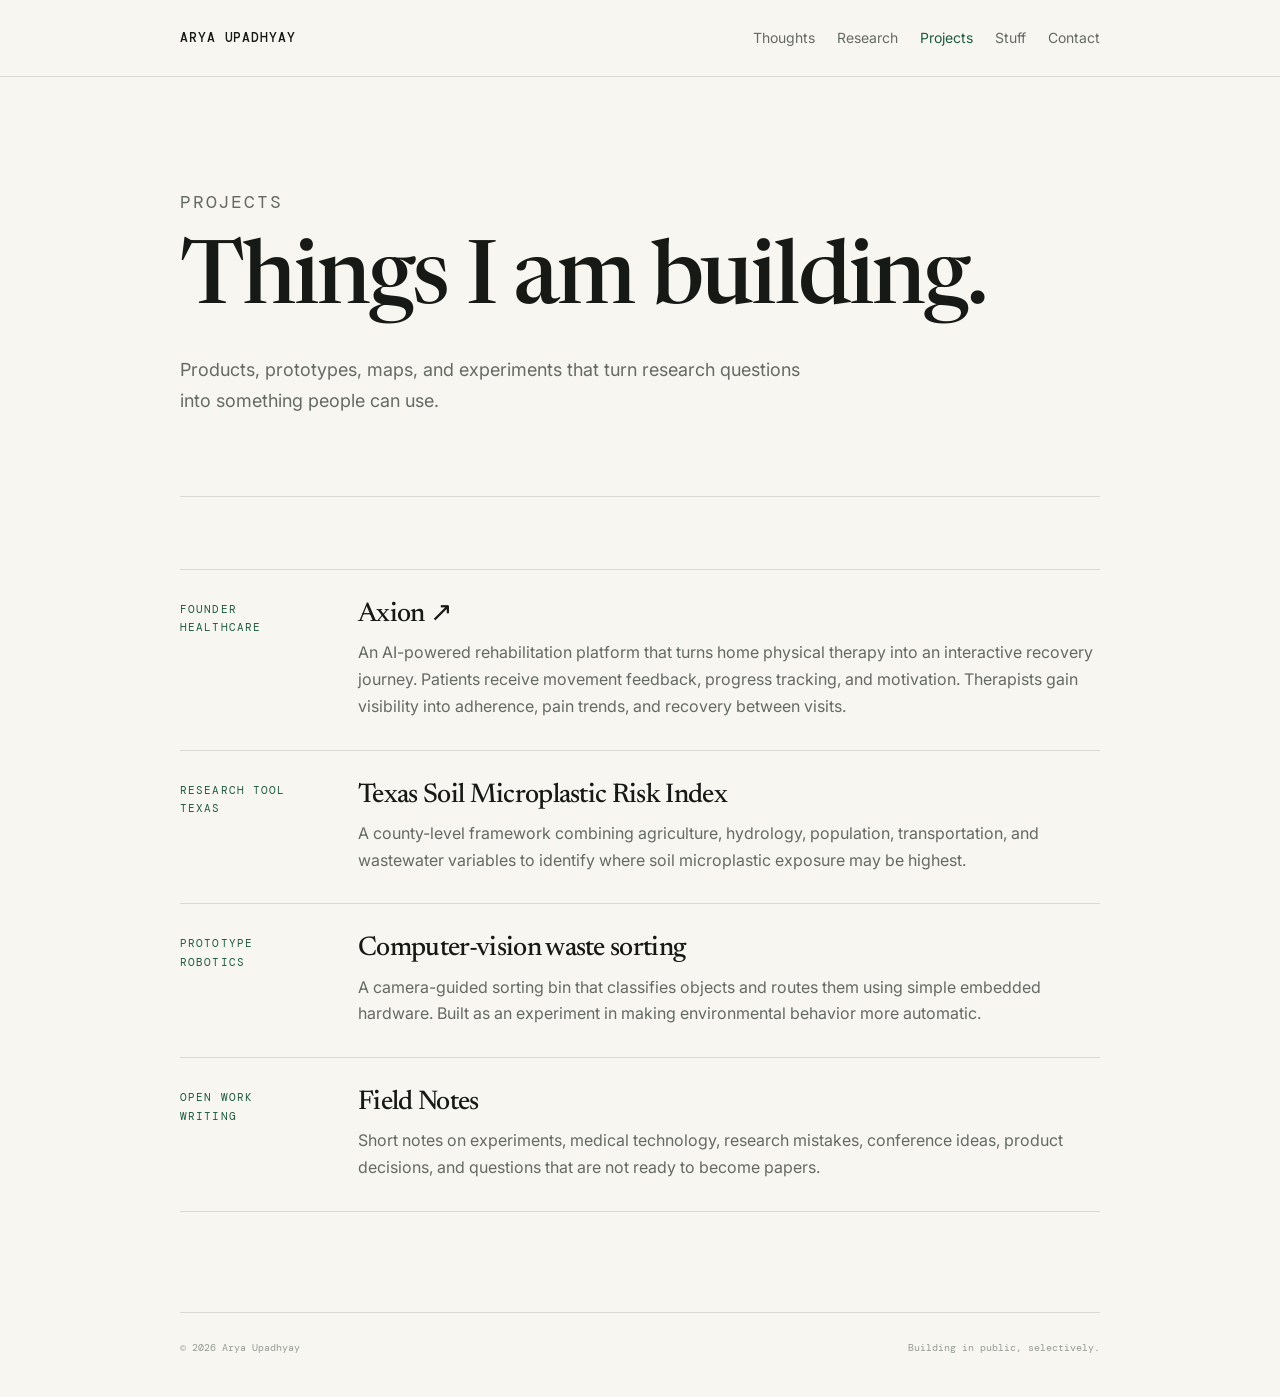
==== projects.html @ 509c6a60 "Add files via upload" ====
<!doctype html><html lang="en"><head><meta charset="utf-8"><meta name="viewport" content="width=device-width,initial-scale=1"><title>Projects | Arya Upadhyay</title><link rel="stylesheet" href="style.css"></head><body><nav class="site-nav"><div class="shell nav-inner"><a class="wordmark" href="index.html">Arya Upadhyay</a><div class="nav-links"><a href="thoughts.html">Thoughts</a><a href="research.html">Research</a><a class="active" href="projects.html">Projects</a><a href="stuff.html">Stuff</a><a href="contact.html">Contact</a></div></div></nav><main class="shell"><header class="page-head"><p class="eyebrow">Projects</p><h1>Things I am building.</h1><p>Products, prototypes, maps, and experiments that turn research questions into something people can use.</p></header><section class="content"><div class="list"><article class="item"><div class="meta">Founder<br>Healthcare</div><div><h3 class="item-title"><a href="#">Axion ↗</a></h3><p class="item-copy">An AI-powered rehabilitation platform that turns home physical therapy into an interactive recovery journey. Patients receive movement feedback, progress tracking, and motivation. Therapists gain visibility into adherence, pain trends, and recovery between visits.</p></div></article><article class="item"><div class="meta">Research tool<br>Texas</div><div><h3>Texas Soil Microplastic Risk Index</h3><p class="item-copy">A county-level framework combining agriculture, hydrology, population, transportation, and wastewater variables to identify where soil microplastic exposure may be highest.</p></div></article><article class="item"><div class="meta">Prototype<br>Robotics</div><div><h3>Computer-vision waste sorting</h3><p class="item-copy">A camera-guided sorting bin that classifies objects and routes them using simple embedded hardware. Built as an experiment in making environmental behavior more automatic.</p></div></article><article class="item"><div class="meta">Open work<br>Writing</div><div><h3>Field Notes</h3><p class="item-copy">Short notes on experiments, medical technology, research mistakes, conference ideas, product decisions, and questions that are not ready to become papers.</p></div></article></div></section></main><footer class="shell"><span>© <span data-year></span> Arya Upadhyay</span><span>Building in public, selectively.</span></footer><script src="script.js"></script></body></html>
---- style.css ----
@import url('https://fonts.googleapis.com/css2?family=DM+Mono:wght@400;500&family=Inter:wght@400;500;600&family=Newsreader:opsz,wght@6..72,400;6..72,500;6..72,600&display=swap');
:root{--paper:#f7f6f1;--ink:#171916;--muted:#656a64;--faint:#969b95;--line:rgba(23,25,22,.13);--green:#1f5a40;--soft:#dfeae2;--dark:#173d2c;--max:920px}*{box-sizing:border-box}html{scroll-behavior:smooth}body{margin:0;background:var(--paper);color:var(--ink);font-family:Inter,sans-serif;font-size:16px;line-height:1.68;-webkit-font-smoothing:antialiased}a{color:inherit}::selection{background:var(--soft)}.shell{width:min(calc(100% - 40px),var(--max));margin:auto}.site-nav{border-bottom:1px solid var(--line)}.nav-inner{min-height:76px;display:flex;align-items:center;justify-content:space-between;gap:24px}.wordmark{font-family:'DM Mono',monospace;font-size:13px;font-weight:500;letter-spacing:.07em;text-transform:uppercase;text-decoration:none}.nav-links{display:flex;gap:22px;flex-wrap:wrap;justify-content:flex-end}.nav-links a{text-decoration:none;color:var(--muted);font-size:14px}.nav-links a:hover,.nav-links a.active{color:var(--green)}main{min-height:calc(100vh - 160px)}.hero{padding:104px 0 92px;display:grid;grid-template-columns:1fr 210px;gap:80px}.eyebrow,.section-label,.meta{font-family:'DM Mono',monospace;text-transform:uppercase;letter-spacing:.1em;font-size:11px;color:var(--green)}h1,h2,h3{font-family:Newsreader,serif;letter-spacing:-.025em;font-weight:500;line-height:1.08;margin-top:0}h1{font-size:clamp(54px,9vw,88px);margin-bottom:25px}h2{font-size:clamp(38px,6vw,58px);margin-bottom:28px}h3{font-size:27px;margin-bottom:10px}.lead{font-family:Newsreader,serif;font-size:clamp(25px,3vw,33px);line-height:1.34;color:#30342f;margin:0 0 22px;max-width:700px}.copy{color:var(--muted);font-size:17px;max-width:700px}.copy strong{color:var(--ink);font-weight:500}.side-note{border-top:1px solid var(--line);padding-top:17px;font-family:'DM Mono',monospace;color:var(--muted);font-size:11px;line-height:1.85}.side-note b{display:block;color:var(--green);text-transform:uppercase;letter-spacing:.08em;margin-bottom:4px}.links{display:flex;flex-wrap:wrap;gap:10px;margin-top:29px}.pill{border:1px solid var(--line);border-radius:999px;padding:7px 11px;text-decoration:none;color:var(--muted);font-family:'DM Mono',monospace;font-size:11px;transition:.18s}.pill:hover{border-color:var(--green);color:var(--green);transform:translateY(-1px)}.page-head{padding:92px 0 62px;border-bottom:1px solid var(--line)}.page-head p{max-width:650px;color:var(--muted);font-size:18px}.content{padding:72px 0 100px}.prose{max-width:720px;font-size:17px;color:#343833}.prose p{margin:0 0 24px}.quote{font-family:Newsreader,serif;font-size:30px;line-height:1.35;color:var(--green);border-left:2px solid var(--green);padding-left:24px;margin:45px 0}.list{border-top:1px solid var(--line)}.item{display:grid;grid-template-columns:140px 1fr;gap:38px;padding:30px 0;border-bottom:1px solid var(--line)}.item-title a{text-decoration:none}.item-title a:hover{color:var(--green)}.item-copy{color:var(--muted);margin:0}.tags{display:flex;gap:7px;flex-wrap:wrap;margin-top:15px}.tag{font-family:'DM Mono',monospace;font-size:10px;padding:4px 7px;border:1px solid var(--line);border-radius:3px;color:var(--muted)}.cards{display:grid;grid-template-columns:repeat(2,1fr);border-top:1px solid var(--line);border-left:1px solid var(--line)}.card{min-height:220px;padding:28px;border-right:1px solid var(--line);border-bottom:1px solid var(--line);display:flex;flex-direction:column;justify-content:space-between;text-decoration:none;transition:.18s}.card:hover{background:rgba(31,90,64,.04)}.card p{color:var(--muted);margin:0}.card .meta{color:var(--faint)}.stuff-intro{max-width:670px;color:var(--muted);font-size:17px;margin-bottom:60px}.stuff-section{margin:0 0 65px}.stuff-section h2{font-size:36px;margin-bottom:14px}.stuff-row{display:grid;grid-template-columns:220px 1fr;gap:32px;padding:17px 0;border-bottom:1px solid var(--line)}.stuff-name{font-weight:600}.stuff-copy{color:var(--muted)}.beliefs{display:grid;grid-template-columns:repeat(2,1fr);border-top:1px solid var(--line);border-left:1px solid var(--line)}.belief{padding:19px;border-right:1px solid var(--line);border-bottom:1px solid var(--line);color:#3e433e}.contact-box{background:var(--dark);color:#fff;padding:58px;margin:80px 0}.contact-box h1{font-size:58px}.contact-box p{max-width:650px;color:rgba(255,255,255,.68);font-size:18px}.contact-links{display:flex;gap:22px;flex-wrap:wrap;margin-top:30px}.contact-links a{color:#b8dfc5}.contact-links a:hover{color:#fff}footer{border-top:1px solid var(--line);padding:27px 0 40px;color:var(--faint);font-family:'DM Mono',monospace;font-size:10px;display:flex;justify-content:space-between;gap:20px}.empty-note{padding:22px 0;color:var(--muted);border-bottom:1px solid var(--line)}@media(max-width:760px){.nav-inner{align-items:flex-start;flex-direction:column;padding:20px 0}.nav-links{gap:14px}.hero{grid-template-columns:1fr;gap:38px;padding:72px 0}.page-head{padding:66px 0 48px}.item{grid-template-columns:1fr;gap:8px}.cards,.beliefs{grid-template-columns:1fr}.stuff-row{grid-template-columns:1fr;gap:4px}.contact-box{padding:38px 25px;margin:55px 0}.contact-box h1{font-size:46px}footer{flex-direction:column}}
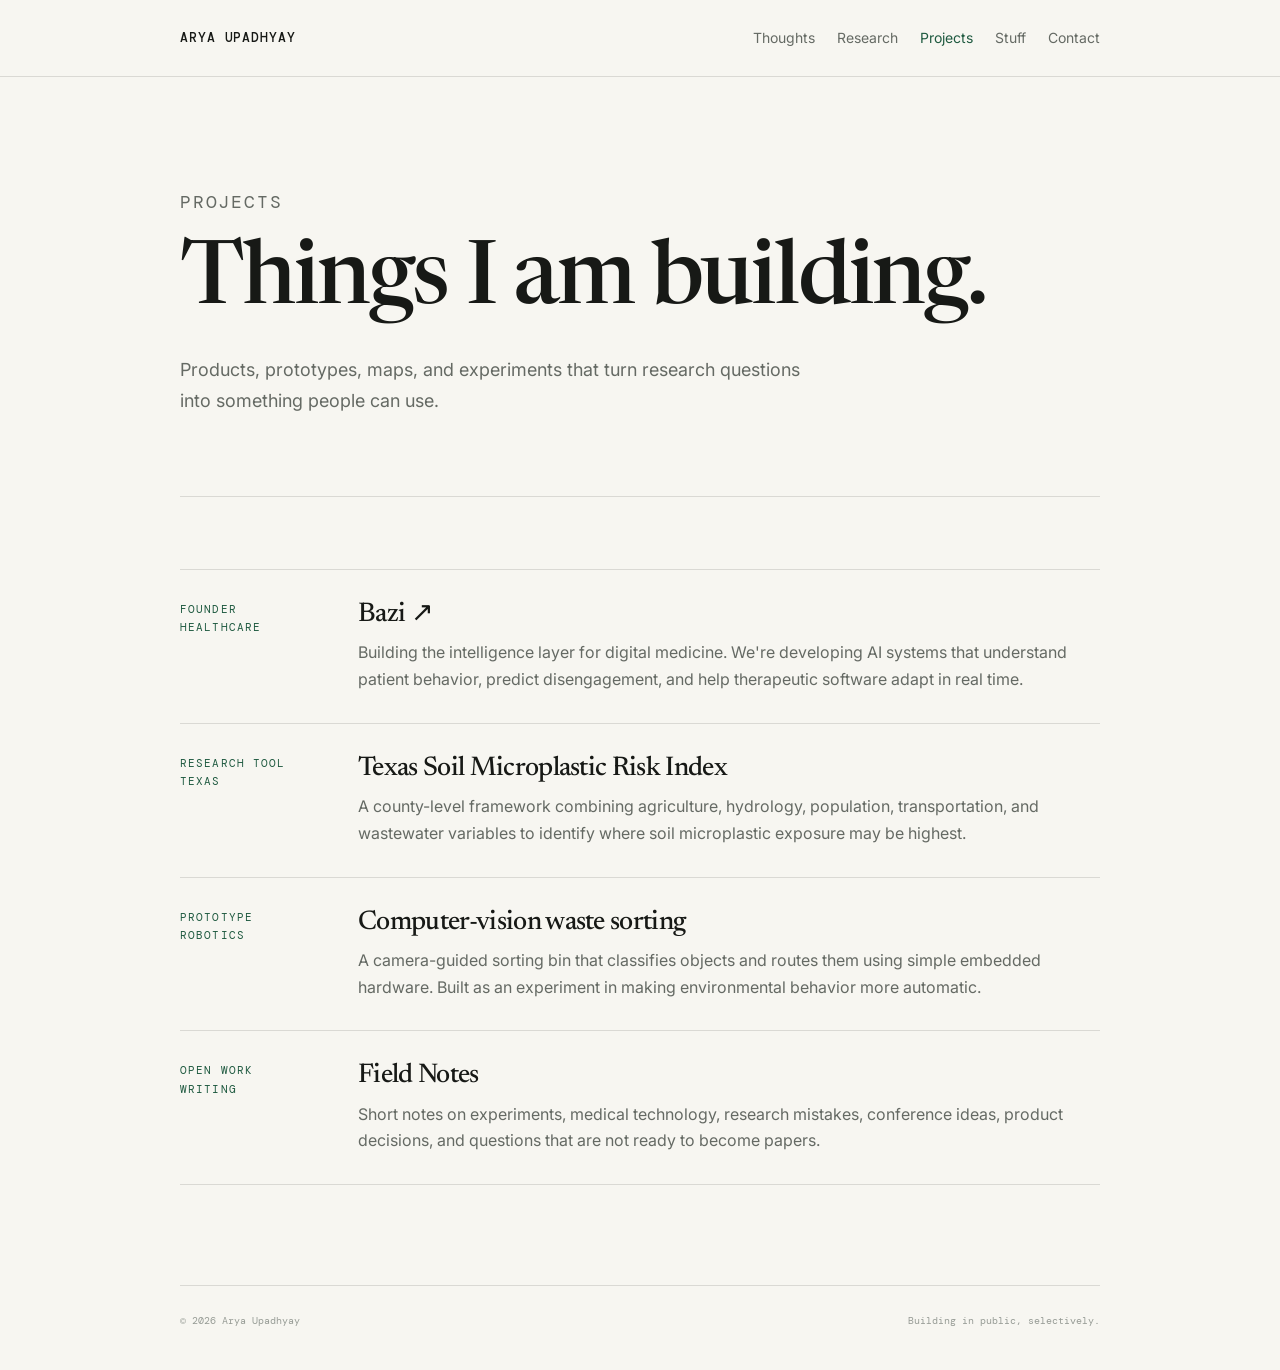
==== commit 1c15cce3: "Update projects.html" ====
--- a/projects.html
+++ b/projects.html
@@ -1 +1 @@
-<!doctype html><html lang="en"><head><meta charset="utf-8"><meta name="viewport" content="width=device-width,initial-scale=1"><title>Projects | Arya Upadhyay</title><link rel="stylesheet" href="style.css"></head><body><nav class="site-nav"><div class="shell nav-inner"><a class="wordmark" href="index.html">Arya Upadhyay</a><div class="nav-links"><a href="thoughts.html">Thoughts</a><a href="research.html">Research</a><a class="active" href="projects.html">Projects</a><a href="stuff.html">Stuff</a><a href="contact.html">Contact</a></div></div></nav><main class="shell"><header class="page-head"><p class="eyebrow">Projects</p><h1>Things I am building.</h1><p>Products, prototypes, maps, and experiments that turn research questions into something people can use.</p></header><section class="content"><div class="list"><article class="item"><div class="meta">Founder<br>Healthcare</div><div><h3 class="item-title"><a href="#">Axion ↗</a></h3><p class="item-copy">An AI-powered rehabilitation platform that turns home physical therapy into an interactive recovery journey. Patients receive movement feedback, progress tracking, and motivation. Therapists gain visibility into adherence, pain trends, and recovery between visits.</p></div></article><article class="item"><div class="meta">Research tool<br>Texas</div><div><h3>Texas Soil Microplastic Risk Index</h3><p class="item-copy">A county-level framework combining agriculture, hydrology, population, transportation, and wastewater variables to identify where soil microplastic exposure may be highest.</p></div></article><article class="item"><div class="meta">Prototype<br>Robotics</div><div><h3>Computer-vision waste sorting</h3><p class="item-copy">A camera-guided sorting bin that classifies objects and routes them using simple embedded hardware. Built as an experiment in making environmental behavior more automatic.</p></div></article><article class="item"><div class="meta">Open work<br>Writing</div><div><h3>Field Notes</h3><p class="item-copy">Short notes on experiments, medical technology, research mistakes, conference ideas, product decisions, and questions that are not ready to become papers.</p></div></article></div></section></main><footer class="shell"><span>© <span data-year></span> Arya Upadhyay</span><span>Building in public, selectively.</span></footer><script src="script.js"></script></body></html>
+<!doctype html><html lang="en"><head><meta charset="utf-8"><meta name="viewport" content="width=device-width,initial-scale=1"><title>Projects | Arya Upadhyay</title><link rel="stylesheet" href="style.css"></head><body><nav class="site-nav"><div class="shell nav-inner"><a class="wordmark" href="index.html">Arya Upadhyay</a><div class="nav-links"><a href="thoughts.html">Thoughts</a><a href="research.html">Research</a><a class="active" href="projects.html">Projects</a><a href="stuff.html">Stuff</a><a href="contact.html">Contact</a></div></div></nav><main class="shell"><header class="page-head"><p class="eyebrow">Projects</p><h1>Things I am building.</h1><p>Products, prototypes, maps, and experiments that turn research questions into something people can use.</p></header><section class="content"><div class="list"><article class="item"><div class="meta">Founder<br>Healthcare</div><div><h3 class="item-title"><a href="#">Bazi ↗</a></h3><p class="item-copy">Building the intelligence layer for digital medicine. We're developing AI systems that understand patient behavior, predict disengagement, and help therapeutic software adapt in real time.</p></div></article><article class="item"><div class="meta">Research tool<br>Texas</div><div><h3>Texas Soil Microplastic Risk Index</h3><p class="item-copy">A county-level framework combining agriculture, hydrology, population, transportation, and wastewater variables to identify where soil microplastic exposure may be highest.</p></div></article><article class="item"><div class="meta">Prototype<br>Robotics</div><div><h3>Computer-vision waste sorting</h3><p class="item-copy">A camera-guided sorting bin that classifies objects and routes them using simple embedded hardware. Built as an experiment in making environmental behavior more automatic.</p></div></article><article class="item"><div class="meta">Open work<br>Writing</div><div><h3>Field Notes</h3><p class="item-copy">Short notes on experiments, medical technology, research mistakes, conference ideas, product decisions, and questions that are not ready to become papers.</p></div></article></div></section></main><footer class="shell"><span>© <span data-year></span> Arya Upadhyay</span><span>Building in public, selectively.</span></footer><script src="script.js"></script></body></html>
